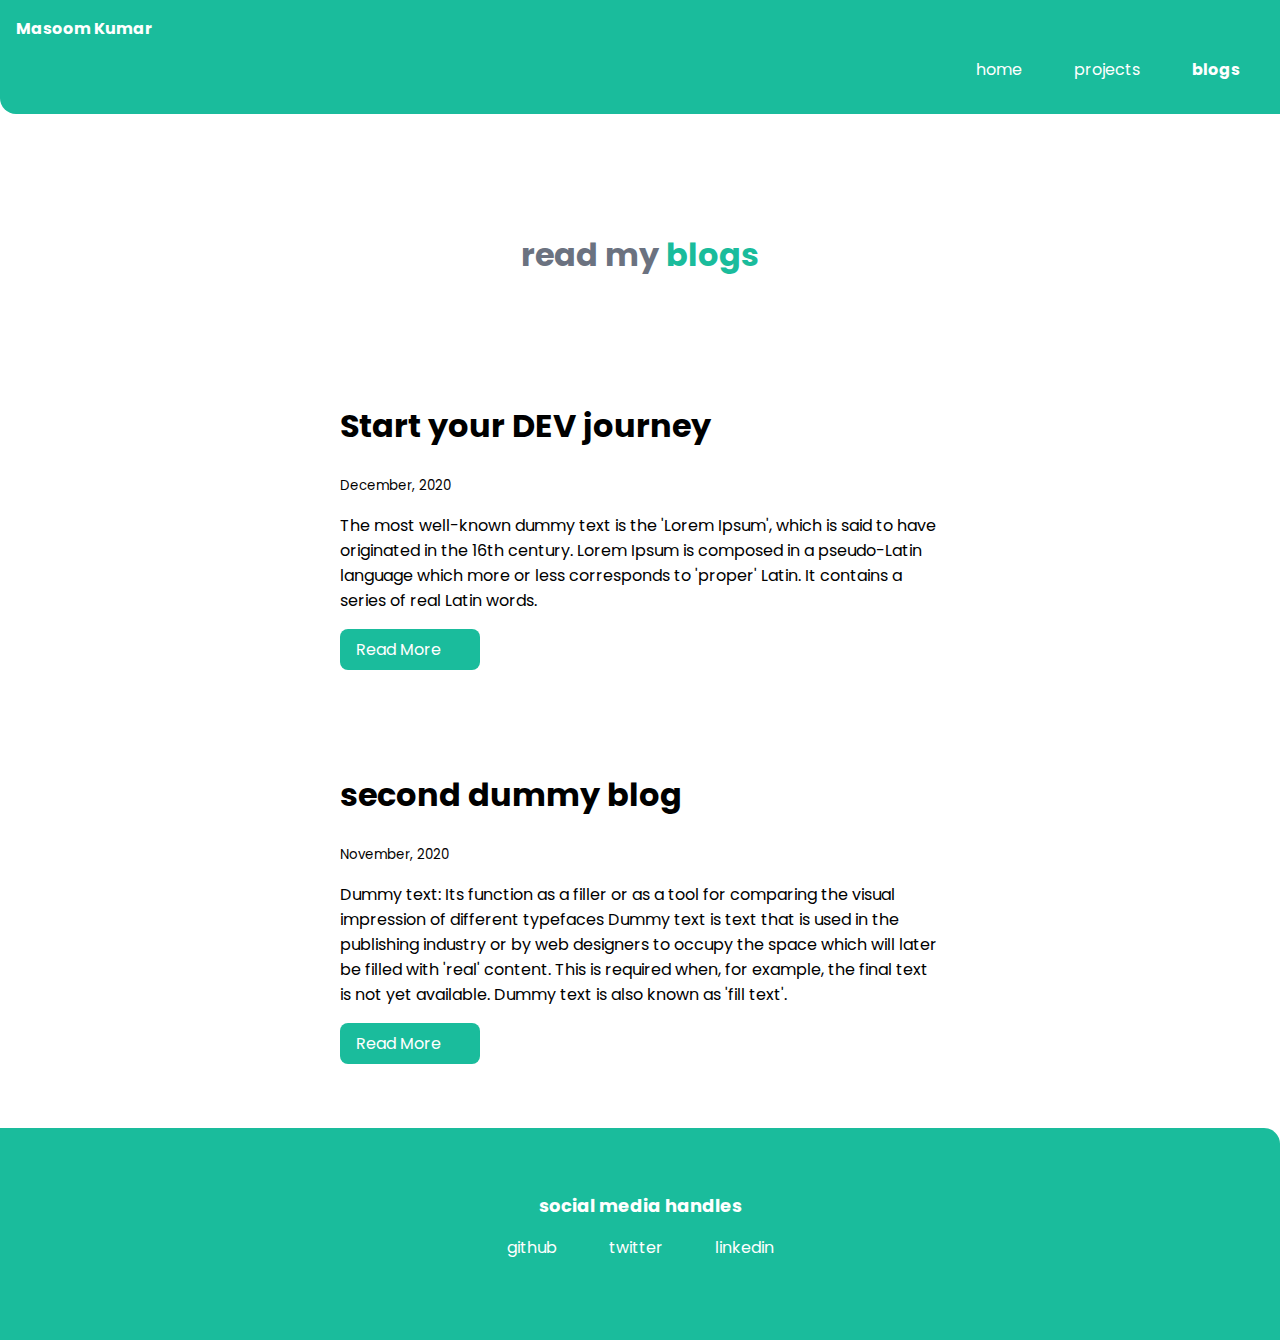
==== blogs.html @ 4db1f8e1 "basic pages done" ====
<!DOCTYPE html>
<html lang="en">
<head>
    <meta charset="UTF-8">
    <meta name="viewport" content="width=device-width, initial-scale=1.0">
    <link href="style.css" rel="stylesheet" />
    <title>blogs | Masoom Kumar</title>
</head>
<body>
    <nav class="navigation container">
        <div class="nav-brand"><a href="/">Masoom Kumar</a></div>
        <ul class="list-non-bullet nav-pills">
            <li class="list-item-inline">
                <a class="link" href="/">home</a>
            </li>
            <li class="list-item-inline">
                <a class="link " href="/projects.html">projects</a>
            </li>
            <li class="list-item-inline">
                <a class="link link-active" href="/blogs.html">blogs</a>
            </li>
        </ul>
    </nav>

    <header class="hero">
        <h1 class="hero-heading">read my <span class="heading-inverted">blogs</span></h1>
    </header>

    <ul class="list-non-bullet">

        <li>
            <article class="showcase-list container container-center ">
                <h1>Start your DEV journey</h1>
            <small>December, 2020</small>
            <p>The most well-known dummy text is the 'Lorem Ipsum', which is said to have originated in the 16th century. Lorem Ipsum is composed in a pseudo-Latin language which more or less corresponds to 'proper' Latin. It contains a series of real Latin words.</p>

            <a class="link link-primary" href="">Read More</a>
            </article>
            
        </li>

        <li>
            <article class="showcase-list container container-center ">
                <h1>second dummy blog</h1>
                <small>November, 2020</small>
                <p>Dummy text: Its function as a filler or as a tool for comparing the visual impression of different typefaces Dummy text is text that is used in the publishing industry or by web designers to occupy the space which will later be filled with 'real' content. This is required when, for example, the final text is not yet available. Dummy text is also known as 'fill text'.</p>
    
                <a class="link link-primary" href="">Read More</a>
                 </article>
            
        </li>

    </ul>

    <footer class="footer">
        <div class="footer-header">social media handles</div>
        <ul class="social-links list-non-bullet">
            <li class="list-item-inline">
                <a class="link" href="https://github.com/theshuntz">
                    github
                </a>
            </li>
            <li class="list-item-inline">
                <a class="link" href="https://twitter.com/shuntzhere">
                    twitter
                </a>
            </li>
            <li class="list-item-inline">
                <a class="link" href="https://www.linkedin.com/in/masoom-kumar/">
                    linkedin
                </a>
            </li>
            
        </ul>
    </footer>
    
</body>
</html>
---- style.css ----
@import url('https://fonts.googleapis.com/css2?family=Poppins:wght@200;300;400;500&display=swap');

:root {
    --primary-color:#1abc9c;
    --off-white: #F3F4F6;
    --dark-gray: #6B7280;
}

body {
    font-family: 'Poppins', sans-serif;
    margin: 0px
}

hr {
    margin: 2rem 0rem;
}

/** spaces **/

.margin-md {
    margin: 2rem;
}

/** container **/
.container {
    padding: 0rem 1rem;
}

.container-center {
    max-width: 600px;
    margin: auto;
}

/** links **/
.link {
    box-sizing: border-box;
    text-decoration: none;
    padding: 0.5rem 1rem;
}

.link-primary {
    background-color: var(--primary-color);
    border-radius: 0.5rem;
    color: white;
    display: block;
    max-width: 140px;
    margin: 1rem 1rem 1rem 0rem;
}

.link-secondary {
    color: var(--primary-color);
    border-radius: 0.5rem;
    border: 1px solid var(--primary-color);
    display: block;
    max-width: 140px;
    margin: 1rem 1rem 1rem 0rem;
}

/** look into BEM naming convention for CSS **/

/** lists **/

.list-non-bullet {
    list-style: none;
    padding-inline-start: 0px;
}

.list-item-inline {
    display: inline;
    padding: 0rem 0.5rem;
}

/** navigation **/

.navigation {
    background-color: var(--primary-color);
    color: white;
    padding: 1rem;
    border-bottom-left-radius: 1rem;
}

.navigation .nav-brand {
    font-weight: bold;
}

.nav-brand a {
    text-decoration: none;
    color: inherit;
}

.navigation .nav-pills {
    text-align: right;
}

.navigation .link {
    color: white;
}

.navigation .link-active {
    font-weight: bold;
}

/** header **/

.hero {
    padding: 2rem;
    padding-top: 5rem;

}

.hero .hero-img {
    max-width: 80%;
    width: 350px;
    display: block;
    margin: auto;
}

.hero .hero-heading {
    text-align: center;
    padding-top: 1rem;
    color: var(--dark-gray);
}

.hero .hero-heading .heading-inverted {
    color: var(--primary-color);
}

/** sections **/

.section {
    padding: 2rem;
}

.section h1 {
    text-align: center;

}

.ow {
    background-color: var(--off-white);
}

/** footers **/

.footer {
    background-color: var(--primary-color);
    padding: 4rem 1rem;
    text-align: center;
    color: white;
    border-top-right-radius: 1rem;
}

.footer .link {
    color: white
}

.footer .footer-header {
    font-weight: bold;
    font-size: large;
}

.footer ul {
    padding-inline-start: 0px;
}

/** projects **/
.showcase-list {
    padding: 2rem;
}

/** blogs **/
.showcase-blog {
    padding-bottom: 6rem;
}
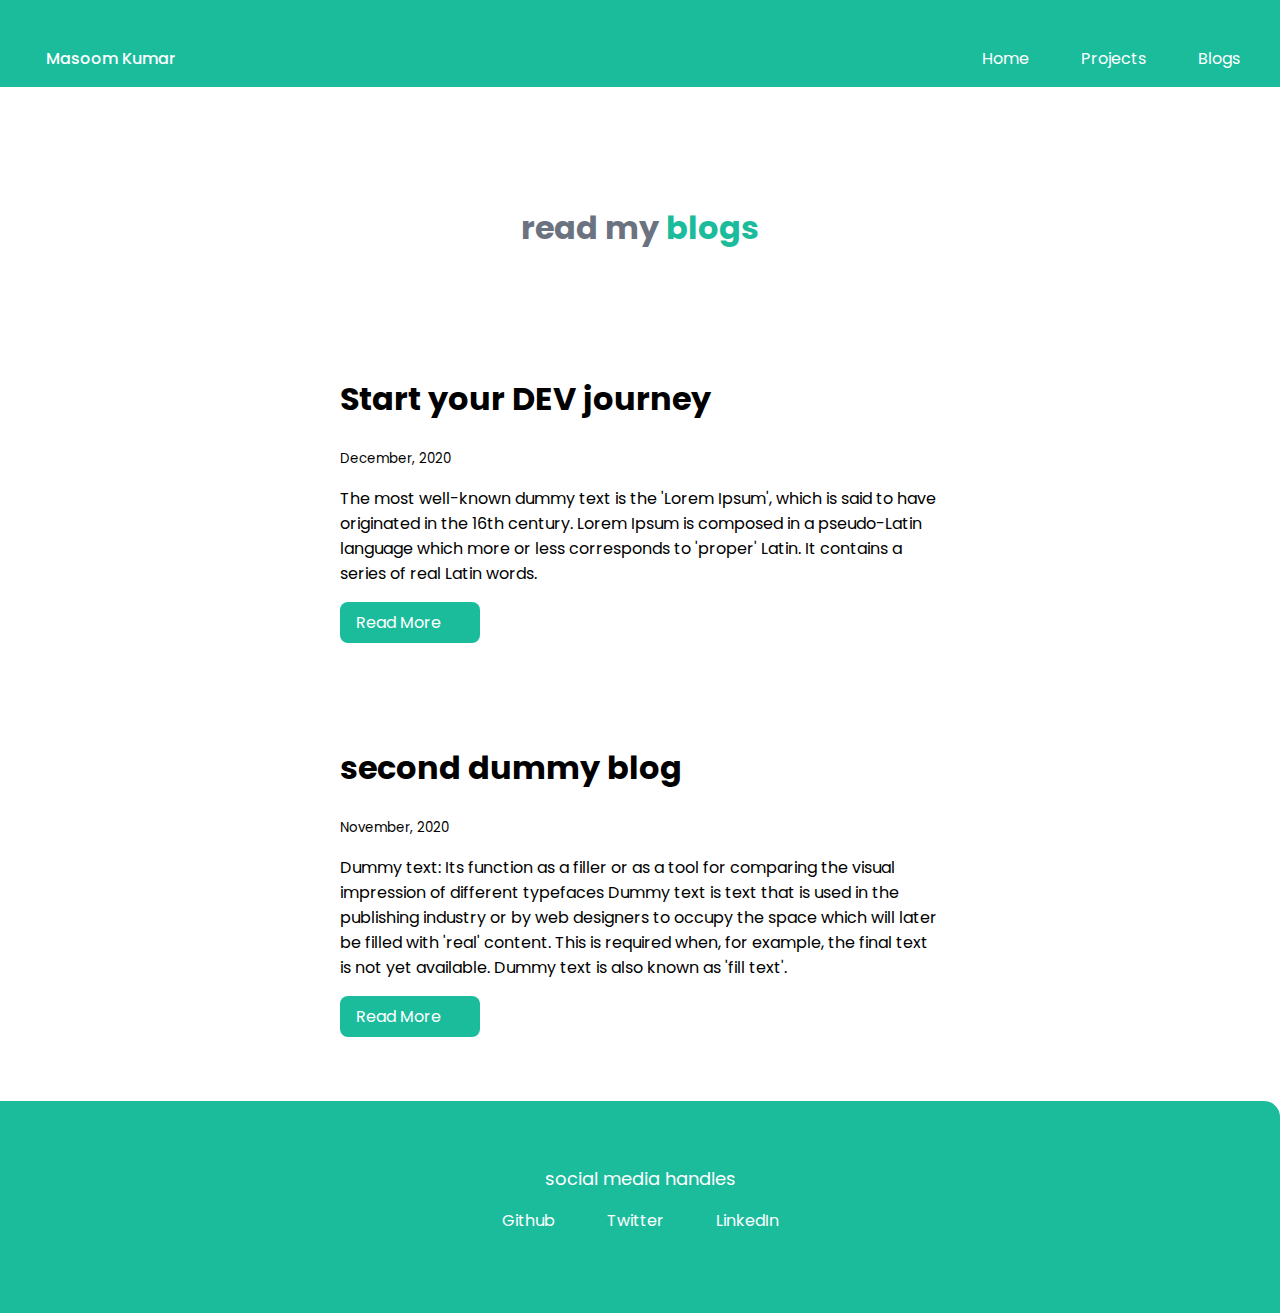
==== commit f9e7e49a: "updated css and used gsap" ====
--- a/blogs.html
+++ b/blogs.html
@@ -1,23 +1,25 @@
 <!DOCTYPE html>
 <html lang="en">
+
 <head>
     <meta charset="UTF-8">
     <meta name="viewport" content="width=device-width, initial-scale=1.0">
     <link href="style.css" rel="stylesheet" />
     <title>blogs | Masoom Kumar</title>
 </head>
+
 <body>
     <nav class="navigation container">
-        <div class="nav-brand"><a href="/">Masoom Kumar</a></div>
+        <div class="nav-brand gsap"><a href="/">Masoom Kumar</a></div>
         <ul class="list-non-bullet nav-pills">
             <li class="list-item-inline">
-                <a class="link" href="/">home</a>
+                <a class="link nav-button" href="/">home</a>
             </li>
             <li class="list-item-inline">
-                <a class="link " href="/projects.html">projects</a>
+                <a class="link nav-button" href="/projects.html">projects</a>
             </li>
             <li class="list-item-inline">
-                <a class="link link-active" href="/blogs.html">blogs</a>
+                <a class="link link-active nav-button" href="/blogs.html">blogs</a>
             </li>
         </ul>
     </nav>
@@ -31,23 +33,28 @@
         <li>
             <article class="showcase-list container container-center ">
                 <h1>Start your DEV journey</h1>
-            <small>December, 2020</small>
-            <p>The most well-known dummy text is the 'Lorem Ipsum', which is said to have originated in the 16th century. Lorem Ipsum is composed in a pseudo-Latin language which more or less corresponds to 'proper' Latin. It contains a series of real Latin words.</p>
+                <small>December, 2020</small>
+                <p>The most well-known dummy text is the 'Lorem Ipsum', which is said to have originated in the 16th
+                    century. Lorem Ipsum is composed in a pseudo-Latin language which more or less corresponds to
+                    'proper' Latin. It contains a series of real Latin words.</p>
 
-            <a class="link link-primary" href="">Read More</a>
+                <a class="link link-primary nav-button" href="">Read More</a>
             </article>
-            
+
         </li>
 
         <li>
             <article class="showcase-list container container-center ">
                 <h1>second dummy blog</h1>
                 <small>November, 2020</small>
-                <p>Dummy text: Its function as a filler or as a tool for comparing the visual impression of different typefaces Dummy text is text that is used in the publishing industry or by web designers to occupy the space which will later be filled with 'real' content. This is required when, for example, the final text is not yet available. Dummy text is also known as 'fill text'.</p>
-    
-                <a class="link link-primary" href="">Read More</a>
-                 </article>
-            
+                <p>Dummy text: Its function as a filler or as a tool for comparing the visual impression of different
+                    typefaces Dummy text is text that is used in the publishing industry or by web designers to occupy
+                    the space which will later be filled with 'real' content. This is required when, for example, the
+                    final text is not yet available. Dummy text is also known as 'fill text'.</p>
+
+                <a class="link link-primary nav-button" href="">Read More</a>
+            </article>
+
         </li>
 
     </ul>
@@ -55,24 +62,41 @@
     <footer class="footer">
         <div class="footer-header">social media handles</div>
         <ul class="social-links list-non-bullet">
-            <li class="list-item-inline">
+            <li class="list-item-inline footer-btn">
                 <a class="link" href="https://github.com/theshuntz">
-                    github
+                    Github
                 </a>
             </li>
-            <li class="list-item-inline">
+            <li class="list-item-inline footer-btn">
                 <a class="link" href="https://twitter.com/shuntzhere">
-                    twitter
+                    Twitter
                 </a>
             </li>
-            <li class="list-item-inline">
+            <li class="list-item-inline footer-btn">
                 <a class="link" href="https://www.linkedin.com/in/masoom-kumar/">
-                    linkedin
+                    LinkedIn
                 </a>
             </li>
-            
+
         </ul>
     </footer>
-    
+    <script src="https://cdnjs.cloudflare.com/ajax/libs/gsap/3.5.1/gsap.min.js"></script>
+    <script>gsap.fromTo(".gsap", {
+            opacity: 0,
+            duration: 0.2,
+            y: -50,
+            ease: "Expo.easeOut",
+        },
+            {
+                opacity: 1,
+                duration: 0.2,
+                y: 0,
+                ease: "Expo.easeIn",
+                stagger: {
+                    amount: 0.4
+                },
+            })</script>
+
 </body>
+
 </html>--- a/style.css
+++ b/style.css
@@ -15,13 +15,10 @@
     margin: 2rem 0rem;
 }
 
-/** spaces **/
-
 .margin-md {
     margin: 2rem;
 }
 
-/** container **/
 .container {
     padding: 0rem 1rem;
 }
@@ -31,7 +28,6 @@
     margin: auto;
 }
 
-/** links **/
 .link {
     box-sizing: border-box;
     text-decoration: none;
@@ -56,9 +52,16 @@
     margin: 1rem 1rem 1rem 0rem;
 }
 
-/** look into BEM naming convention for CSS **/
-
-/** lists **/
+
+.home-button:hover{
+    transform: translateY(-4px) translateX(2px);
+    box-shadow: 0 10px 30px rgba(0, 0, 0,0.05);
+}
+
+.home-button{
+    transition: all .2s;
+    box-shadow: 0 10px 30px rgba(0,0,0,0.15);
+}
 
 .list-non-bullet {
     list-style: none;
@@ -75,21 +78,27 @@
 .navigation {
     background-color: var(--primary-color);
     color: white;
-    padding: 1rem;
-    border-bottom-left-radius: 1rem;
+    display: flex;
+    justify-content: space-between;
+    align-items: center;
+    padding-top: 30px;
+    
 }
 
 .navigation .nav-brand {
-    font-weight: bold;
+    font-weight: 500;
+    padding:  0 30px;
+    
 }
 
 .nav-brand a {
     text-decoration: none;
     color: inherit;
+    
 }
 
 .navigation .nav-pills {
-    text-align: right;
+   
 }
 
 .navigation .link {
@@ -97,8 +106,21 @@
 }
 
 .navigation .link-active {
-    font-weight: bold;
-}
+    
+}
+
+.nav-button:hover{
+    transform: translateX(3px);
+    box-shadow: 0 10px 30px rgba(0, 0, 0,0.15);
+    border-radius: 10px;
+}
+
+.nav-button{
+    transition: all .1s;
+    box-shadow: 0 10px 30px rgba(0, 0, 0,0.00);
+    text-transform: capitalize;
+}
+
 
 /** header **/
 
@@ -155,7 +177,6 @@
 }
 
 .footer .footer-header {
-    font-weight: bold;
     font-size: large;
 }
 
@@ -163,12 +184,27 @@
     padding-inline-start: 0px;
 }
 
-/** projects **/
+
+.footer-btn:hover{
+    transform: translateY(-5px);
+    background-color: white;
+}
+
+.footer-btn:hover a{
+    color: #1abc9c;
+    transition: all .2s;
+}
+
+.footer-btn{
+    transform: translateY(0px);
+    transition: all .2s;
+}
+
 .showcase-list {
     padding: 2rem;
 }
 
-/** blogs **/
 .showcase-blog {
     padding-bottom: 6rem;
-}+}
+
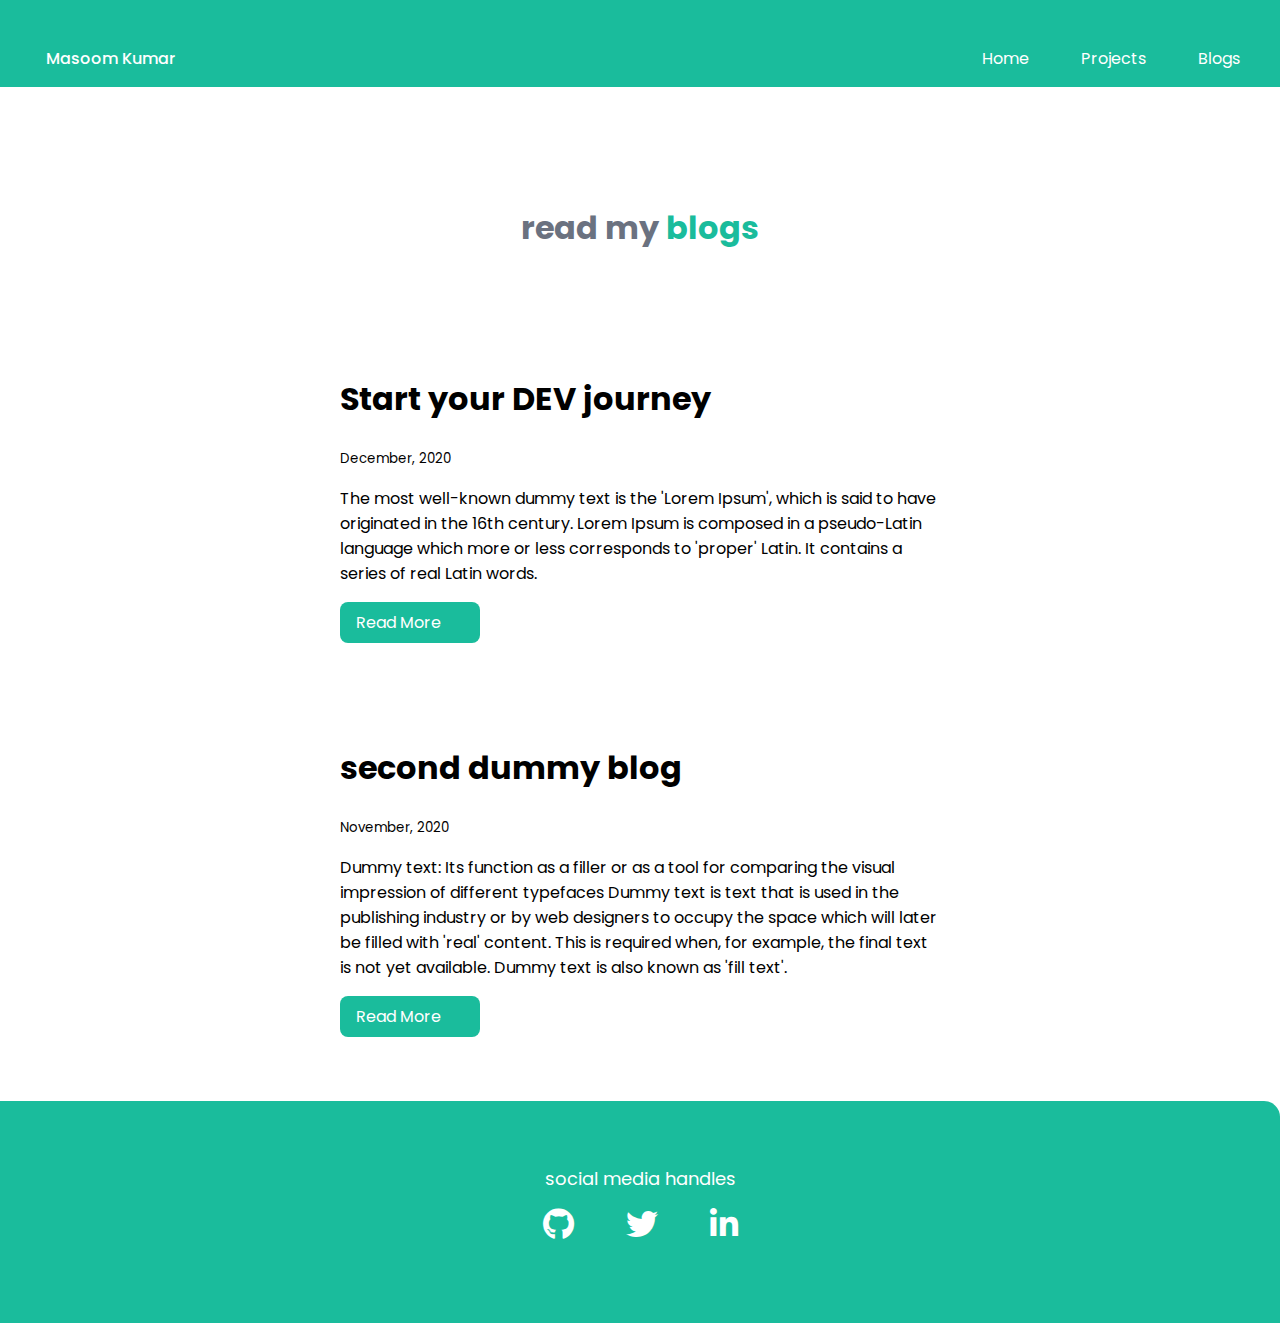
==== commit 9187cfbf: "modified style" ====
--- a/blogs.html
+++ b/blogs.html
@@ -5,6 +5,7 @@
     <meta charset="UTF-8">
     <meta name="viewport" content="width=device-width, initial-scale=1.0">
     <link href="style.css" rel="stylesheet" />
+    <link rel="stylesheet" href="https://use.fontawesome.com/releases/v5.8.1/css/all.css">
     <title>blogs | Masoom Kumar</title>
 </head>
 
@@ -64,17 +65,17 @@
         <ul class="social-links list-non-bullet">
             <li class="list-item-inline footer-btn">
                 <a class="link" href="https://github.com/theshuntz">
-                    Github
+                    <i class="fab fa-2x fa-github"></i>
                 </a>
             </li>
             <li class="list-item-inline footer-btn">
                 <a class="link" href="https://twitter.com/shuntzhere">
-                    Twitter
+                    <i class="fab fa-2x fa-twitter"></i>
                 </a>
             </li>
             <li class="list-item-inline footer-btn">
                 <a class="link" href="https://www.linkedin.com/in/masoom-kumar/">
-                    LinkedIn
+                    <i class="fab fa-2x fa-linkedin-in"></i>
                 </a>
             </li>
 
--- a/style.css
+++ b/style.css
@@ -8,7 +8,7 @@
 
 body {
     font-family: 'Poppins', sans-serif;
-    margin: 0px
+    margin: 0px;
 }
 
 hr {
@@ -97,16 +97,8 @@
     
 }
 
-.navigation .nav-pills {
-   
-}
-
 .navigation .link {
     color: white;
-}
-
-.navigation .link-active {
-    
 }
 
 .nav-button:hover{
@@ -184,14 +176,8 @@
     padding-inline-start: 0px;
 }
 
-
-.footer-btn:hover{
-    transform: translateY(-5px);
-    background-color: white;
-}
-
 .footer-btn:hover a{
-    color: #1abc9c;
+    color: black;
     transition: all .2s;
 }
 
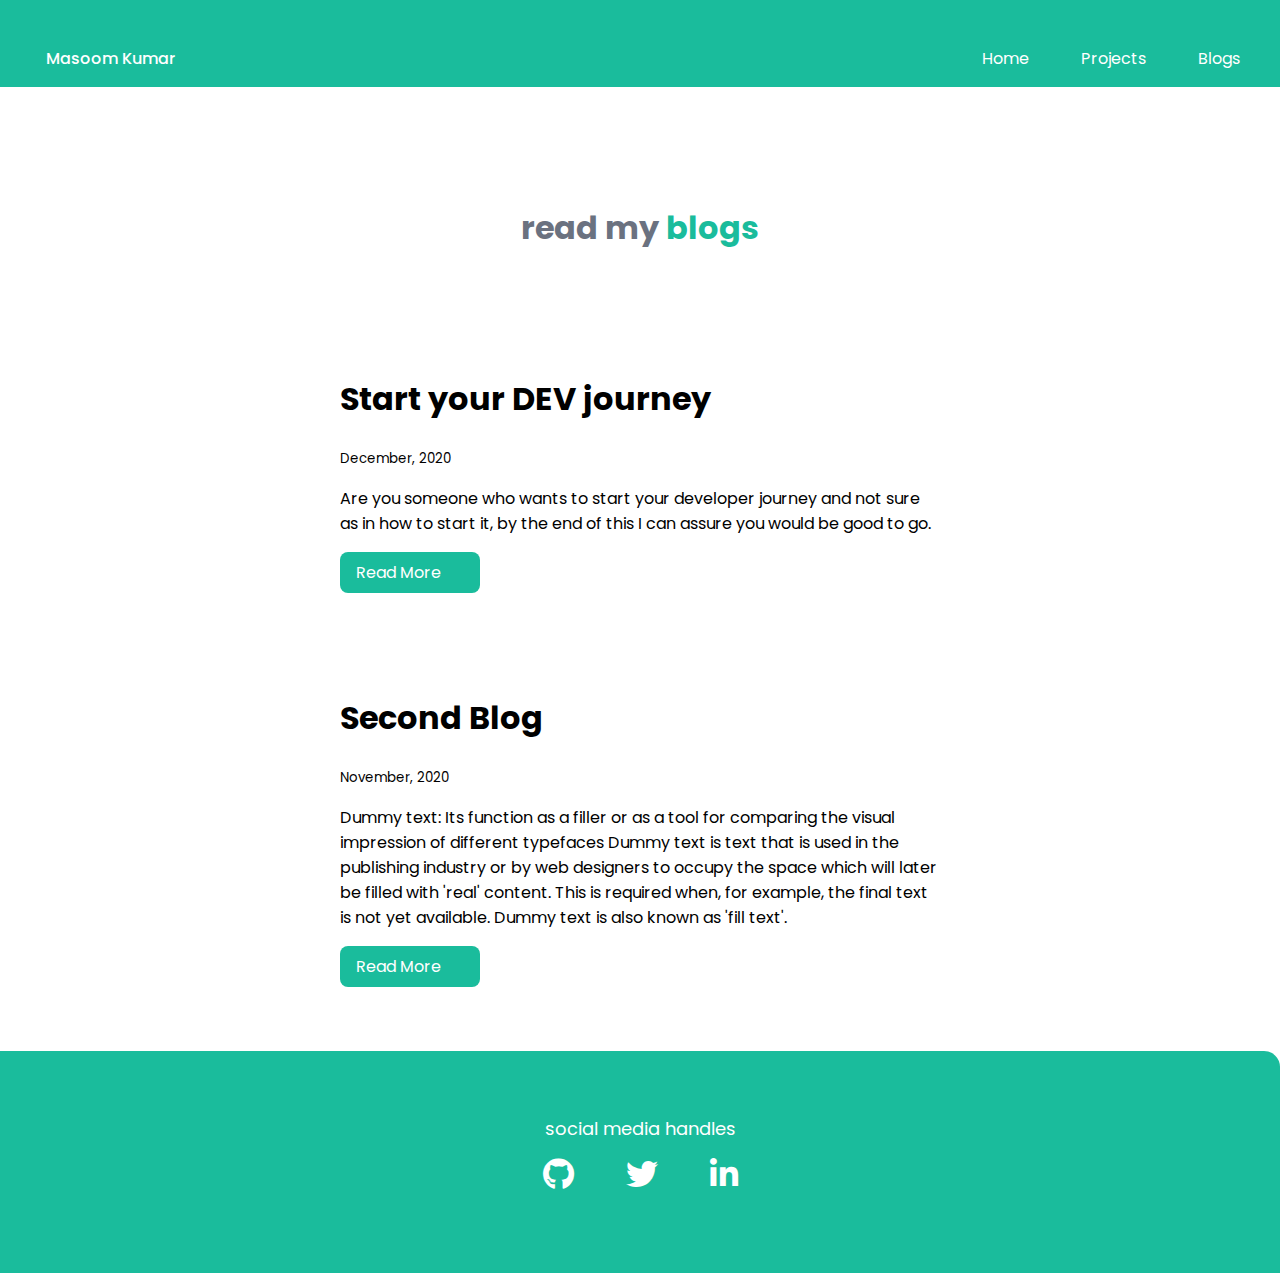
==== commit 9e11be37: "updated links" ====
--- a/blogs.html
+++ b/blogs.html
@@ -35,18 +35,18 @@
             <article class="showcase-list container container-center ">
                 <h1>Start your DEV journey</h1>
                 <small>December, 2020</small>
-                <p>The most well-known dummy text is the 'Lorem Ipsum', which is said to have originated in the 16th
-                    century. Lorem Ipsum is composed in a pseudo-Latin language which more or less corresponds to
-                    'proper' Latin. It contains a series of real Latin words.</p>
+                <p>Are you someone who wants to start your developer journey and not sure as in how to start it, by the
+                    end of this I can assure you would be good to go.</p>
 
-                <a class="link link-primary nav-button" href="">Read More</a>
+                <a class="link link-primary nav-button"
+                    href="https://masoom-kr04.medium.com/start-your-dev-journey-d9ccb89cab48">Read More</a>
             </article>
 
         </li>
 
         <li>
             <article class="showcase-list container container-center ">
-                <h1>second dummy blog</h1>
+                <h1>Second Blog</h1>
                 <small>November, 2020</small>
                 <p>Dummy text: Its function as a filler or as a tool for comparing the visual impression of different
                     typefaces Dummy text is text that is used in the publishing industry or by web designers to occupy
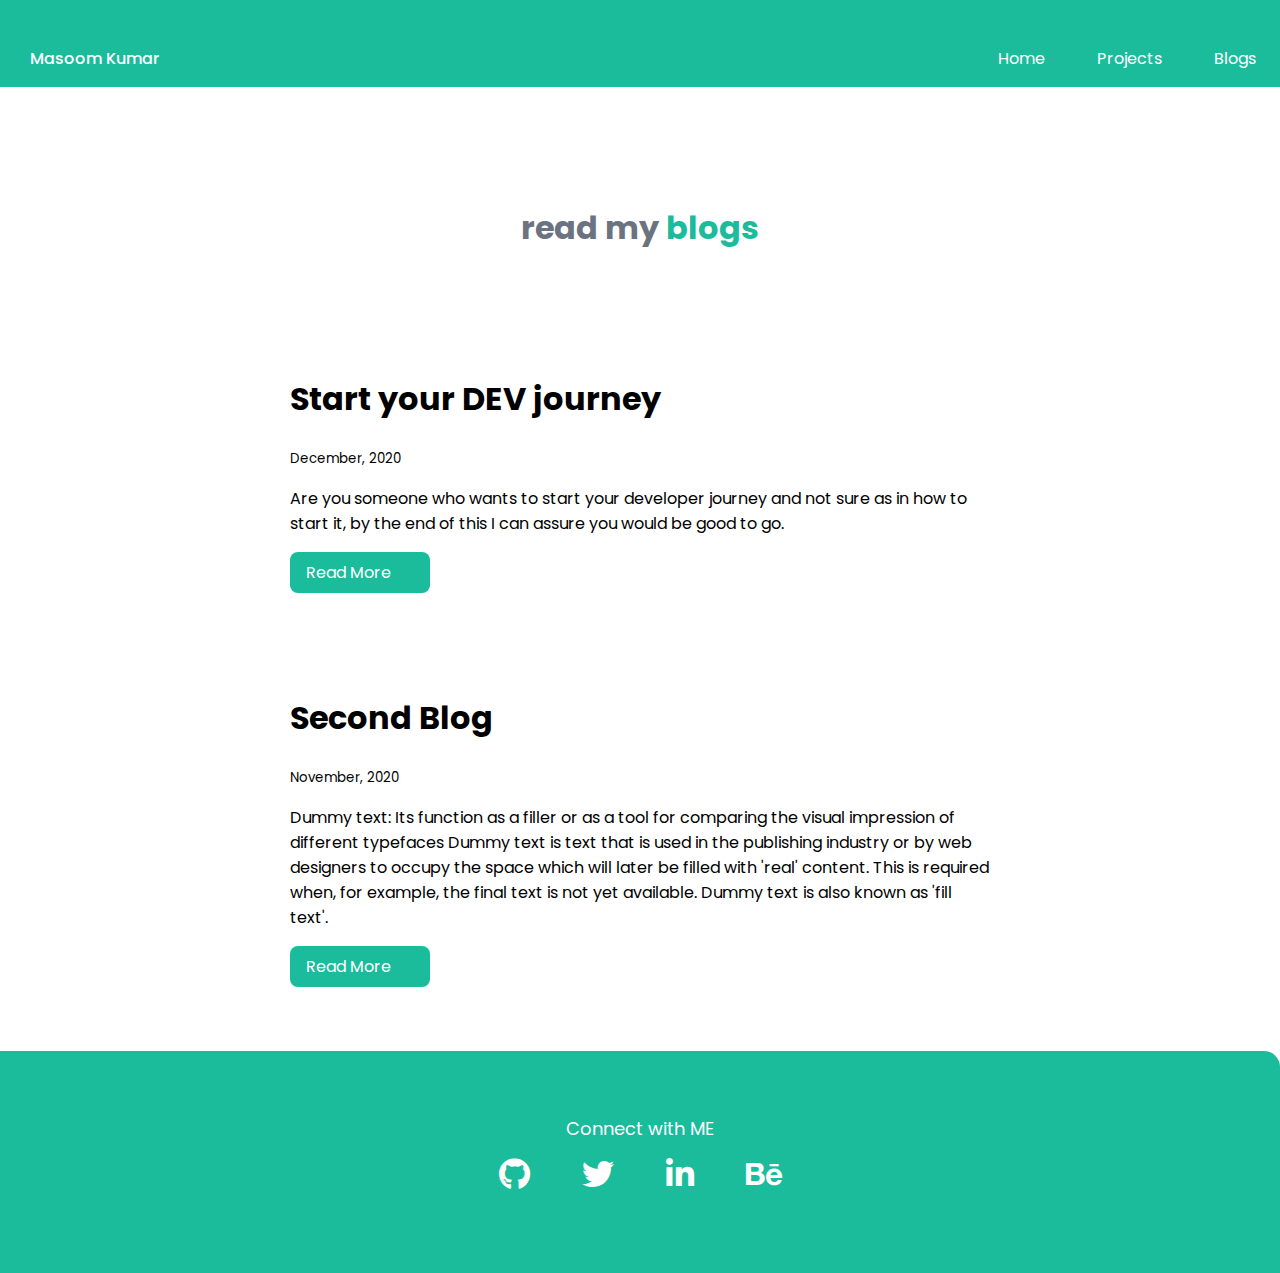
==== commit b0c54ab2: "updated links and modified css" ====
--- a/blogs.html
+++ b/blogs.html
@@ -6,12 +6,12 @@
     <meta name="viewport" content="width=device-width, initial-scale=1.0">
     <link href="style.css" rel="stylesheet" />
     <link rel="stylesheet" href="https://use.fontawesome.com/releases/v5.8.1/css/all.css">
-    <title>blogs | Masoom Kumar</title>
+    <title>Blogs</title>
 </head>
 
 <body>
-    <nav class="navigation container">
-        <div class="nav-brand gsap"><a href="/">Masoom Kumar</a></div>
+    <nav class="navigation">
+        <div class="nav-brand "><a href="/">Masoom Kumar</a></div>
         <ul class="list-non-bullet nav-pills">
             <li class="list-item-inline">
                 <a class="link nav-button" href="/">home</a>
@@ -26,7 +26,7 @@
     </nav>
 
     <header class="hero">
-        <h1 class="hero-heading">read my <span class="heading-inverted">blogs</span></h1>
+        <h1 class="hero-heading">read my <span class="heading">blogs</span></h1>
     </header>
 
     <ul class="list-non-bullet">
@@ -61,7 +61,7 @@
     </ul>
 
     <footer class="footer">
-        <div class="footer-header">social media handles</div>
+        <div class="footer-header">Connect with ME</div>
         <ul class="social-links list-non-bullet">
             <li class="list-item-inline footer-btn">
                 <a class="link" href="https://github.com/theshuntz">
@@ -78,11 +78,16 @@
                     <i class="fab fa-2x fa-linkedin-in"></i>
                 </a>
             </li>
+            <li class="list-item-inline footer-btn">
+                <a class="link" href="https://www.behance.net/masoomkumar">
+                    <i class="fab fa-2x fa-behance"></i>
+                </a>
+            </li>
 
         </ul>
     </footer>
     <script src="https://cdnjs.cloudflare.com/ajax/libs/gsap/3.5.1/gsap.min.js"></script>
-    <script>gsap.fromTo(".gsap", {
+    <script>gsap.fromTo(".navigation", {
             opacity: 0,
             duration: 0.2,
             y: -50,
--- a/style.css
+++ b/style.css
@@ -24,7 +24,7 @@
 }
 
 .container-center {
-    max-width: 600px;
+    max-width: 700px;
     margin: auto;
 }
 
@@ -105,6 +105,7 @@
     transform: translateX(3px);
     box-shadow: 0 10px 30px rgba(0, 0, 0,0.15);
     border-radius: 10px;
+    /* background-color:var(--primary-color); */
 }
 
 .nav-button{
@@ -119,7 +120,6 @@
 .hero {
     padding: 2rem;
     padding-top: 5rem;
-
 }
 
 .hero .hero-img {
@@ -135,7 +135,7 @@
     color: var(--dark-gray);
 }
 
-.hero .hero-heading .heading-inverted {
+.hero .hero-heading .heading {
     color: var(--primary-color);
 }
 
@@ -150,7 +150,7 @@
 
 }
 
-.ow {
+.odd {
     background-color: var(--off-white);
 }
 
@@ -186,6 +186,19 @@
     transition: all .2s;
 }
 
+.link-button:hover{
+    transform: translateX(3px);
+    box-shadow: 0 10px 30px rgba(0, 0, 0,0.15);
+    border-radius: 10px;
+    background-color: ;
+}
+
+.link-button{
+    transition: all .1s;
+    box-shadow: 0 10px 30px rgba(0, 0, 0,0.00);
+    text-transform: capitalize;
+}
+
 .showcase-list {
     padding: 2rem;
 }
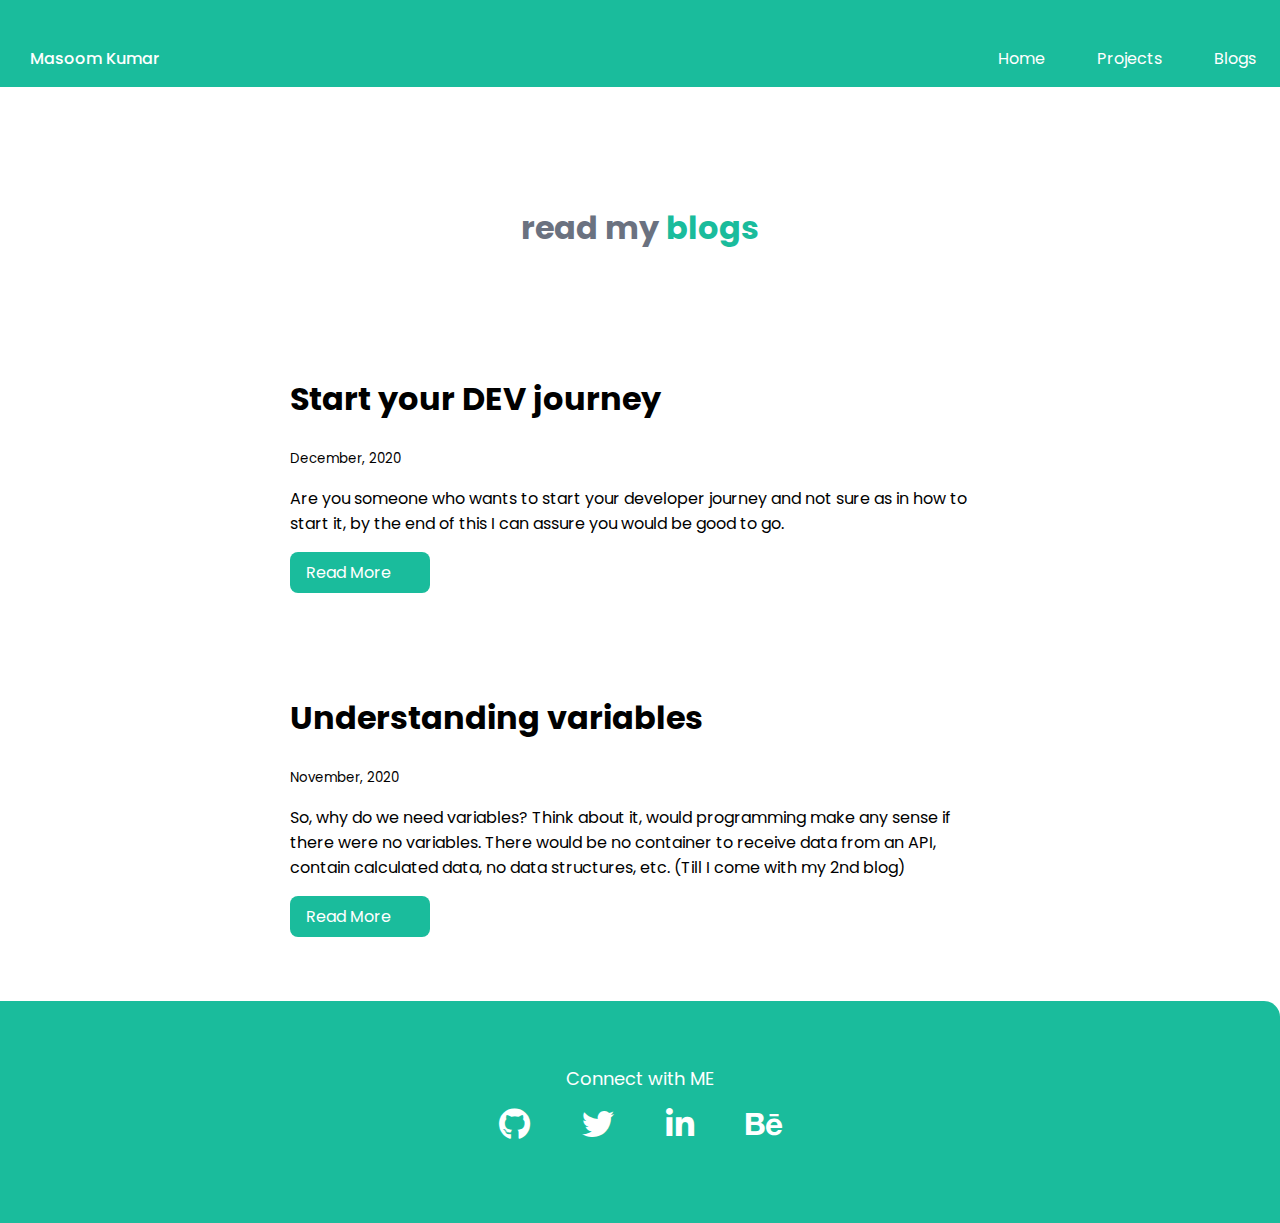
==== commit bdcd1c83: "blog link" ====
--- a/blogs.html
+++ b/blogs.html
@@ -46,14 +46,16 @@
 
         <li>
             <article class="showcase-list container container-center ">
-                <h1>Second Blog</h1>
+                <h1>Understanding variables</h1>
                 <small>November, 2020</small>
-                <p>Dummy text: Its function as a filler or as a tool for comparing the visual impression of different
-                    typefaces Dummy text is text that is used in the publishing industry or by web designers to occupy
-                    the space which will later be filled with 'real' content. This is required when, for example, the
-                    final text is not yet available. Dummy text is also known as 'fill text'.</p>
+                <p>So, why do we need variables?
+                    Think about it, would programming make any sense if there were no variables. There would be no
+                    container to receive data from an API, contain calculated data, no data structures, etc.
+                    (Till I come with my 2nd blog)</p>
 
-                <a class="link link-primary nav-button" href="">Read More</a>
+                <a class="link link-primary nav-button"
+                    href="https://vishwajeetraj11.medium.com/get-your-game-up-with-javascript-understanding-variables-7ce232071eb8">Read
+                    More</a>
             </article>
 
         </li>
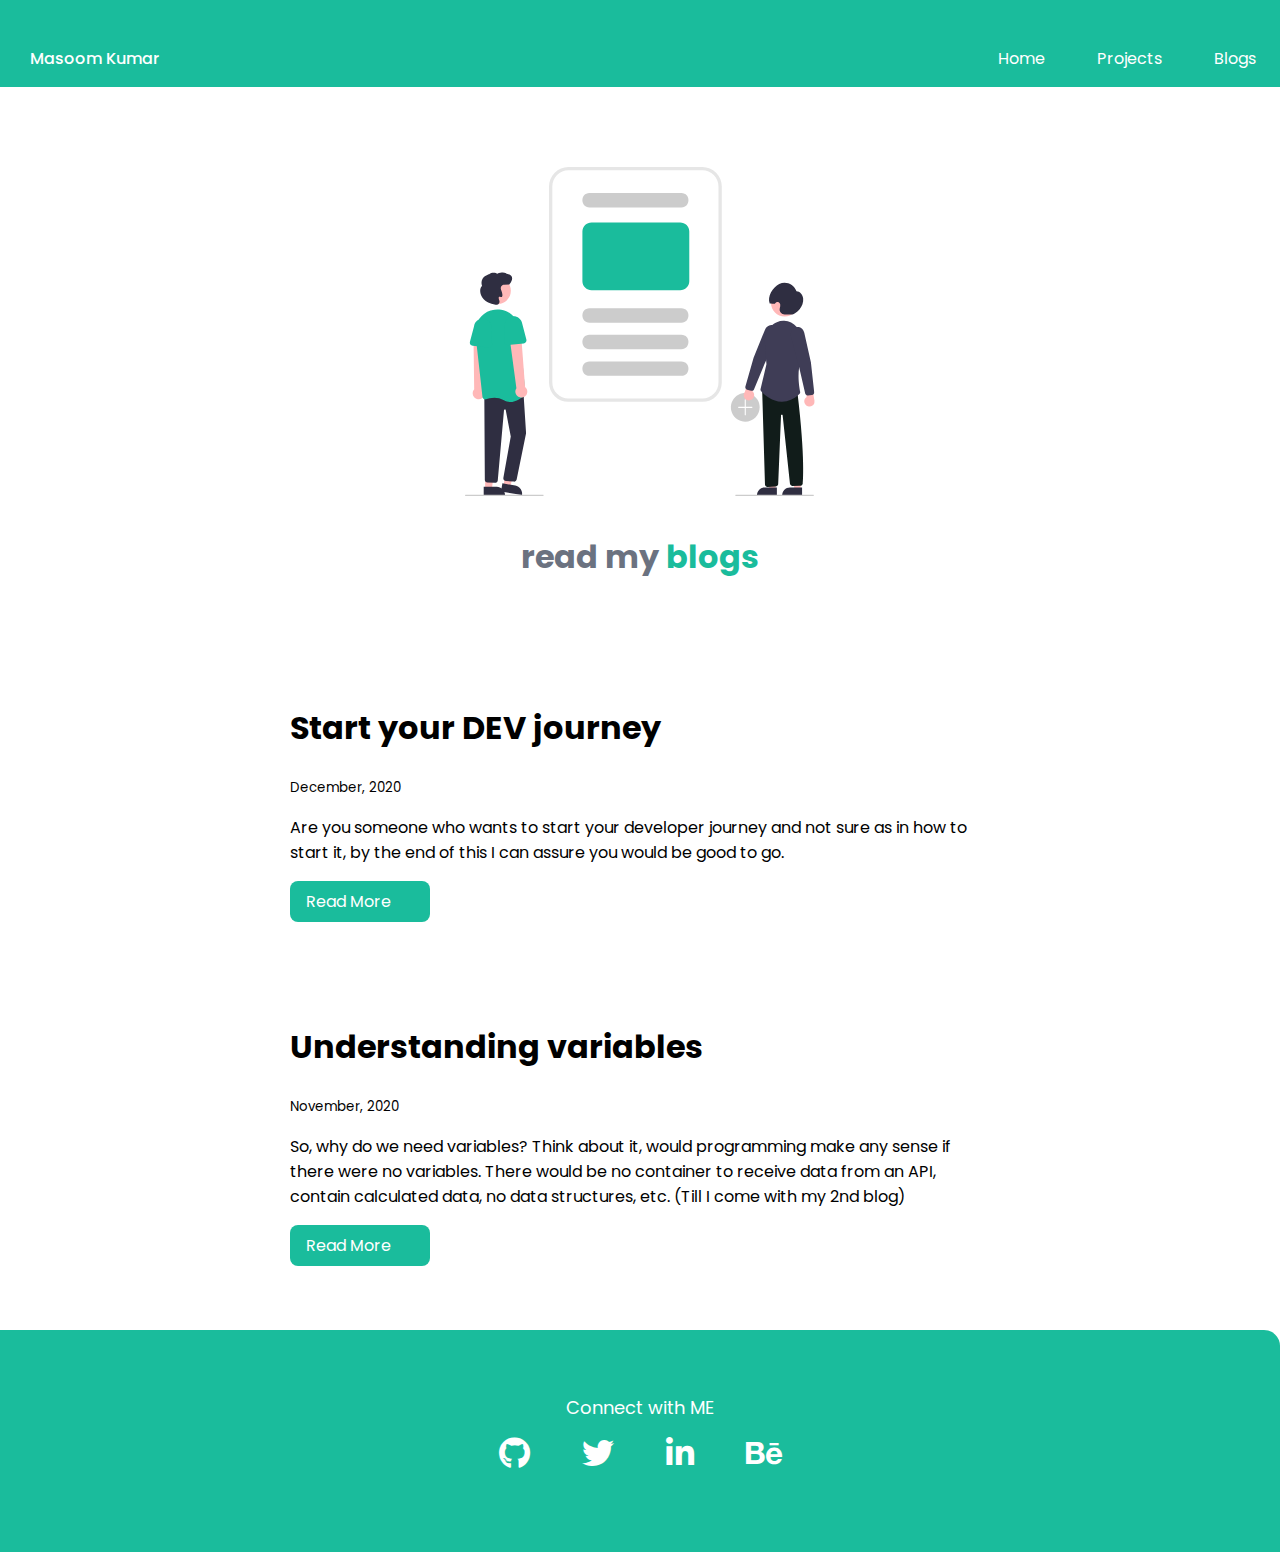
==== commit d2102cfb: "Modified UI" ====
--- a/blogs.html
+++ b/blogs.html
@@ -26,6 +26,7 @@
     </nav>
 
     <header class="hero">
+        <img class="hero-img" src="images/blog0.svg" />
         <h1 class="hero-heading">read my <span class="heading">blogs</span></h1>
     </header>
 
--- a/style.css
+++ b/style.css
@@ -115,7 +115,6 @@
 }
 
 
-/** header **/
 
 .hero {
     padding: 2rem;
@@ -129,6 +128,7 @@
     margin: auto;
 }
 
+
 .hero .hero-heading {
     text-align: center;
     padding-top: 1rem;
